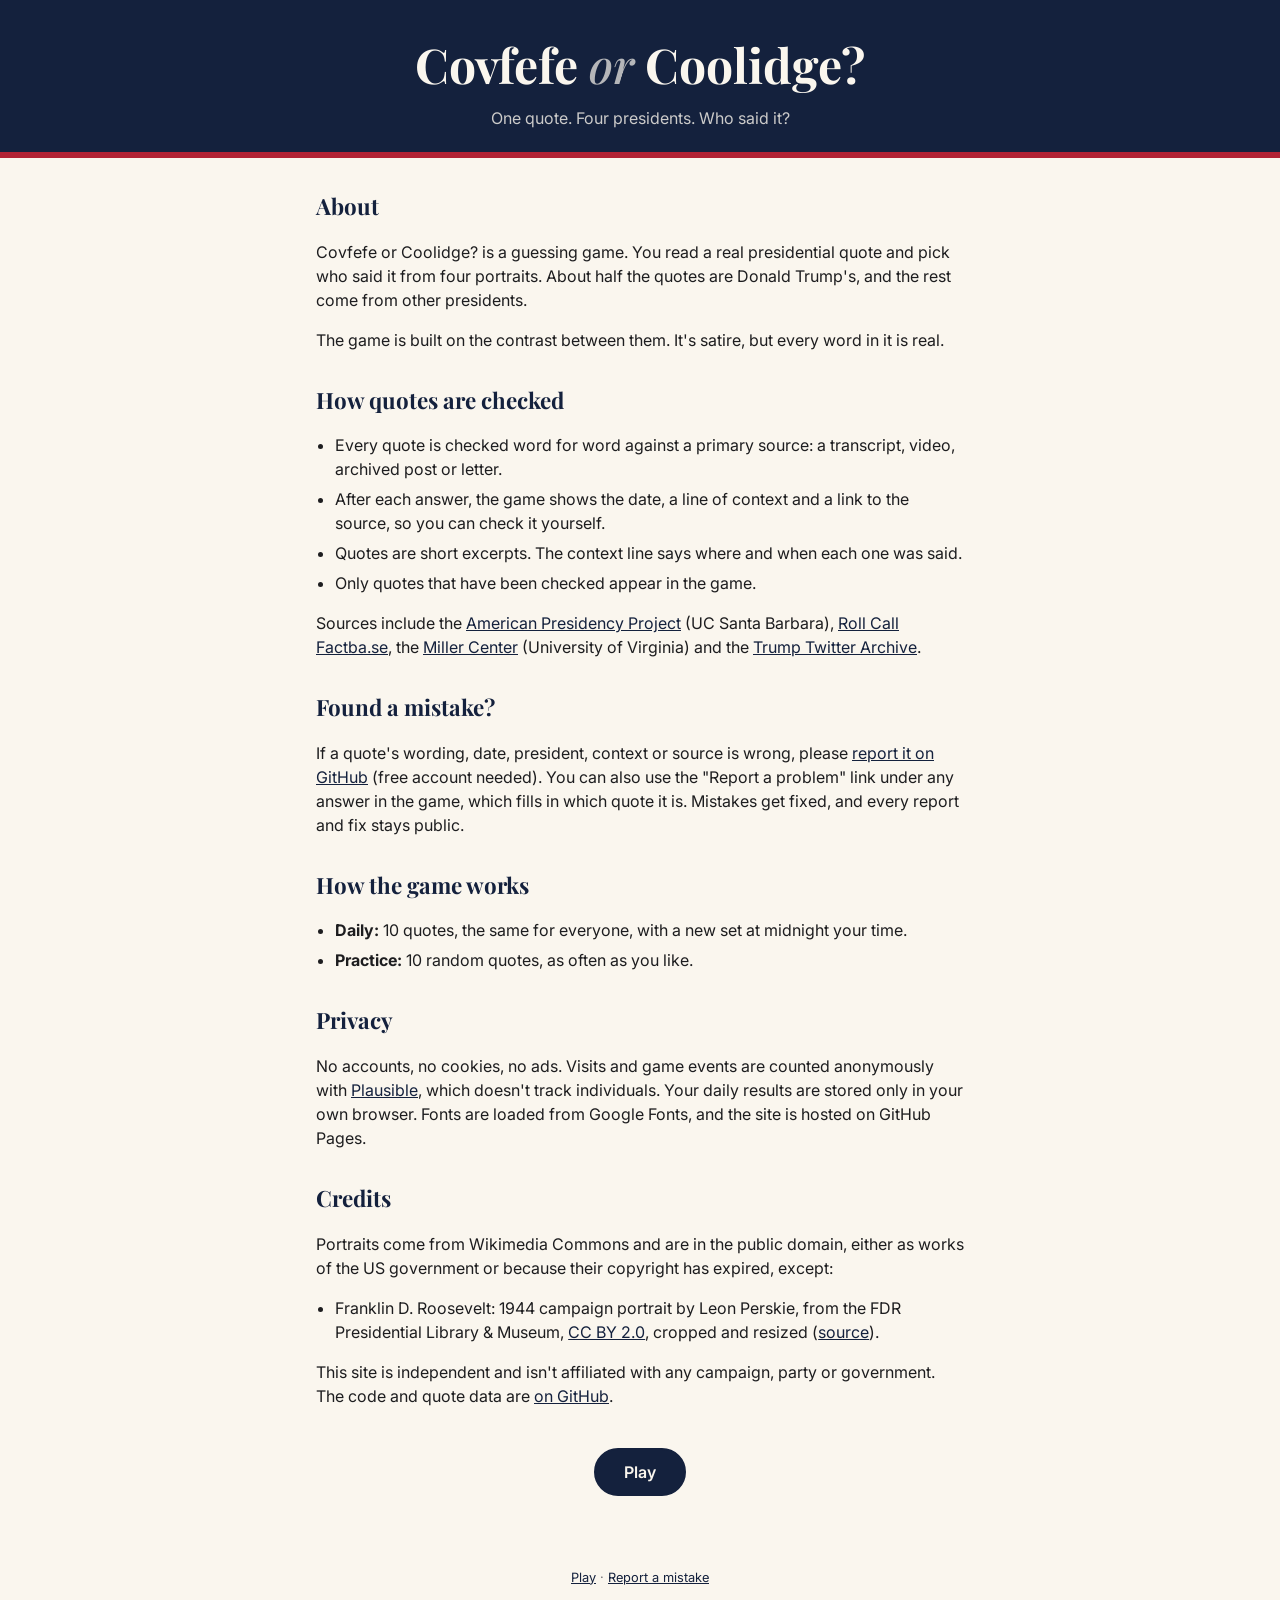
==== about.html @ b3d2533c "Add About page and quote error reporting About page covers how quotes are checked, how to report mis" ====
<!doctype html>
<html lang="en">
<head>
  <meta charset="utf-8">
  <meta name="viewport" content="width=device-width, initial-scale=1">
  <title>About · Covfefe or Coolidge?</title>
  <meta name="description" content="How Covfefe or Coolidge? works, how every quote is checked, and how to report a mistake.">
  <link rel="icon" href="img/favicon-32.png" type="image/png">
  <link rel="apple-touch-icon" href="img/apple-touch-icon.png">
  <meta name="theme-color" content="#14213d">

  <!-- Link previews. Absolute URLs are required: update them if the site moves. -->
  <link rel="canonical" href="https://covfefeorcoolidge.com/about.html">
  <meta property="og:type" content="website">
  <meta property="og:site_name" content="Covfefe or Coolidge?">
  <meta property="og:title" content="About Covfefe or Coolidge?">
  <meta property="og:description" content="How the game works, how every quote is checked, and how to report a mistake.">
  <meta property="og:url" content="https://covfefeorcoolidge.com/about.html">
  <meta property="og:image" content="https://covfefeorcoolidge.com/img/og-image.png">
  <meta property="og:image:width" content="1200">
  <meta property="og:image:height" content="630">
  <meta property="og:image:alt" content="Covfefe or Coolidge? with portraits of Trump, Coolidge, Lincoln and Obama">
  <meta name="twitter:card" content="summary_large_image">

  <!-- Privacy-friendly analytics by Plausible -->
  <script async src="https://plausible.io/js/pa-29LB0uRKf0xFAaBVHaVuo.js"></script>
  <script>
    window.plausible=window.plausible||function(){(plausible.q=plausible.q||[]).push(arguments)},plausible.init=plausible.init||function(i){plausible.o=i||{}};
    plausible.init()
  </script>

  <link rel="preconnect" href="https://fonts.googleapis.com">
  <link rel="preconnect" href="https://fonts.gstatic.com" crossorigin>
  <link href="https://fonts.googleapis.com/css2?family=Playfair+Display:ital,wght@0,700;1,500&family=Inter:wght@400;600&display=swap" rel="stylesheet">
  <link rel="stylesheet" href="css/style.css?v=5">
</head>
<body>
  <header class="masthead">
    <h1><a href="./">Covfefe <span>or</span> Coolidge?</a></h1>
    <p class="tagline">One quote. Four presidents. Who said it?</p>
  </header>

  <main class="about">
    <h2>About</h2>
    <p>Covfefe or Coolidge? is a guessing game. You read a real presidential quote and pick who said it from four portraits. About half the quotes are Donald Trump's, and the rest come from other presidents.</p>
    <p>The game is built on the contrast between them. It's satire, but every word in it is real.</p>

    <h2>How quotes are checked</h2>
    <ul>
      <li>Every quote is checked word for word against a primary source: a transcript, video, archived post or letter.</li>
      <li>After each answer, the game shows the date, a line of context and a link to the source, so you can check it yourself.</li>
      <li>Quotes are short excerpts. The context line says where and when each one was said.</li>
      <li>Only quotes that have been checked appear in the game.</li>
    </ul>
    <p>Sources include the <a href="https://www.presidency.ucsb.edu/">American Presidency Project</a> (UC Santa Barbara), <a href="https://rollcall.com/factbase/">Roll Call Factba.se</a>, the <a href="https://millercenter.org/">Miller Center</a> (University of Virginia) and the <a href="https://www.thetrumparchive.com/">Trump Twitter Archive</a>.</p>

    <h2>Found a mistake?</h2>
    <p>If a quote's wording, date, president, context or source is wrong, please <a href="https://github.com/cosmicjive84/covfefe/issues/new?template=quote-error.yml">report it on GitHub</a> (free account needed). You can also use the "Report a problem" link under any answer in the game, which fills in which quote it is. Mistakes get fixed, and every report and fix stays public.</p>

    <h2>How the game works</h2>
    <ul>
      <li><strong>Daily:</strong> 10 quotes, the same for everyone, with a new set at midnight your time.</li>
      <li><strong>Practice:</strong> 10 random quotes, as often as you like.</li>
    </ul>

    <h2>Privacy</h2>
    <p>No accounts, no cookies, no ads. Visits and game events are counted anonymously with <a href="https://plausible.io/privacy-focused-web-analytics">Plausible</a>, which doesn't track individuals. Your daily results are stored only in your own browser. Fonts are loaded from Google Fonts, and the site is hosted on GitHub Pages.</p>

    <h2>Credits</h2>
    <p>Portraits come from Wikimedia Commons and are in the public domain, either as works of the US government or because their copyright has expired, except:</p>
    <ul>
      <li>Franklin D. Roosevelt: 1944 campaign portrait by Leon Perskie, from the FDR Presidential Library &amp; Museum, <a href="https://creativecommons.org/licenses/by/2.0/">CC BY 2.0</a>, cropped and resized (<a href="https://commons.wikimedia.org/wiki/File:FDR-1944-Campaign-Portrait_(3x4_retouched,_cropped).jpg">source</a>).</li>
    </ul>
    <p>This site is independent and isn't affiliated with any campaign, party or government. The code and quote data are <a href="https://github.com/cosmicjive84/covfefe">on GitHub</a>.</p>

    <p class="about-back"><a class="btn btn-primary" href="./">Play</a></p>
  </main>

  <footer class="footer">
    <p><a href="./">Play</a> · <a href="https://github.com/cosmicjive84/covfefe/issues/new?template=quote-error.yml">Report a mistake</a></p>
  </footer>
</body>
</html>
---- css/style.css ----
:root {
  --navy: #14213d;
  --red: #b22234;
  --cream: #faf6ee;
  --paper: #ffffff;
  --ink: #1d1d1f;
  --muted: #6b6b70;
  --green: #2e7d4f;
  --radius: 12px;
  --serif: "Playfair Display", Georgia, serif;
  --sans: "Inter", system-ui, sans-serif;
}

* { box-sizing: border-box; }

body {
  margin: 0;
  background: var(--cream);
  color: var(--ink);
  font-family: var(--sans);
  line-height: 1.5;
}

.masthead {
  background: var(--navy);
  color: var(--cream);
  text-align: center;
  padding: 28px 16px 22px;
  border-bottom: 6px solid var(--red);
}
.masthead h1 {
  font-family: var(--serif);
  font-size: clamp(1.8rem, 6vw, 3rem);
  margin: 0;
}
.masthead h1 span { font-style: italic; font-weight: 500; opacity: .7; }
.tagline { margin: 6px 0 0; opacity: .8; }

main {
  max-width: 820px;
  margin: 0 auto;
  padding: 32px 16px;
}

.screen { text-align: center; }

.lede { font-size: 1.15rem; max-width: 560px; margin: 0 auto 24px; }

.btn {
  font: 600 1rem var(--sans);
  padding: 12px 28px;
  border-radius: 999px;
  border: 2px solid var(--navy);
  background: transparent;
  color: var(--navy);
  cursor: pointer;
}
.btn:hover { background: rgba(20, 33, 61, .06); }
.btn-primary { background: var(--navy); color: var(--cream); }
.btn-primary:hover { background: #1f3260; }

.daily-label { font-family: var(--serif); font-size: 1.4rem; color: var(--navy); margin: 0 0 12px; }
.daily-done-score { font-size: 1.2rem; font-weight: 600; margin: 0 0 4px; }
.daily-next { color: var(--muted); font-size: .9rem; margin: 8px 0 0; }
#btn-practice { margin-top: 20px; }
.final-mode { color: var(--muted); font-weight: 600; margin: 0; }
.quote-count { color: var(--muted); font-size: .9rem; margin: 16px 0 0; }
.progress { color: var(--muted); font-size: .9rem; margin-bottom: 16px; }

.quote {
  font-family: var(--serif);
  font-style: italic;
  font-weight: 500;
  font-size: clamp(1.3rem, 4vw, 1.9rem);
  line-height: 1.35;
  margin: 0 auto 28px;
  max-width: 680px;
  position: relative;
}
.quote::before { content: "“"; }
.quote::after  { content: "”"; }

.options {
  display: grid;
  grid-template-columns: repeat(4, 1fr);
  gap: 14px;
}
@media (max-width: 600px) {
  .options { grid-template-columns: repeat(2, 1fr); }
}

.option {
  background: var(--paper);
  border: 3px solid transparent;
  border-radius: var(--radius);
  padding: 10px 10px 12px;
  cursor: pointer;
  font: inherit;
  color: inherit;
  box-shadow: 0 1px 4px rgba(0, 0, 0, .08);
  transition: transform .12s, box-shadow .12s;
}
.option:hover:not(:disabled) { transform: translateY(-3px); box-shadow: 0 6px 16px rgba(0, 0, 0, .12); }
.option:disabled { cursor: default; }
.option.correct { border-color: var(--green); }
.option.wrong   { border-color: var(--red); }
.option.faded   { opacity: .45; }

.portrait {
  width: 100%;
  aspect-ratio: 4 / 5;
  object-fit: cover;
  object-position: top;
  border-radius: 8px;
  background: #e8e2d4;
  display: block;
}
.portrait-fallback {
  display: flex;
  align-items: center;
  justify-content: center;
  font-family: var(--serif);
  font-size: 2rem;
  color: var(--navy);
}
.option-name { display: block; font-weight: 600; font-size: .9rem; margin-top: 8px; }

.reveal {
  margin-top: 28px;
  background: var(--paper);
  border-radius: var(--radius);
  padding: 20px;
  box-shadow: 0 1px 4px rgba(0, 0, 0, .08);
}
.reveal-verdict { font-family: var(--serif); font-size: 1.5rem; margin: 0 0 4px; }
.reveal-verdict.is-correct { color: var(--green); }
.reveal-verdict.is-wrong   { color: var(--red); }
.reveal-who { font-weight: 600; margin: 0; }
.reveal-context { margin: 8px 0; }
.reveal-source { color: var(--muted); font-size: .85rem; margin: 0 0 16px; }
.reveal-source a { color: var(--navy); }

.final-score { font-family: var(--serif); font-size: 4rem; margin: 0; color: var(--navy); }
.final-line { font-size: 1.2rem; margin: 4px 0 12px; }
.final-grid { font-size: 1.5rem; letter-spacing: 2px; margin: 0 0 16px; }
.final-fooled { list-style: none; padding: 0; color: var(--muted); margin: 0 0 24px; }
.final-actions { display: flex; gap: 12px; justify-content: center; flex-wrap: wrap; }
.share-status { color: var(--muted); min-height: 1.5em; }

.footer { text-align: center; color: var(--muted); font-size: .8rem; padding: 24px 16px 40px; }
.footer p { margin: 0 0 6px; }
.footer a { color: var(--navy); }

.masthead h1 a { color: inherit; text-decoration: none; }

.about { max-width: 680px; }
.about h2 { font-family: var(--serif); color: var(--navy); font-size: 1.4rem; margin: 32px 0 8px; }
.about h2:first-child { margin-top: 0; }
.about ul { padding-left: 1.2em; }
.about li { margin-bottom: 6px; }
.about a { color: var(--navy); }
.about-back { text-align: center; margin-top: 40px; }
.about-back .btn { display: inline-block; text-decoration: none; color: var(--cream); }
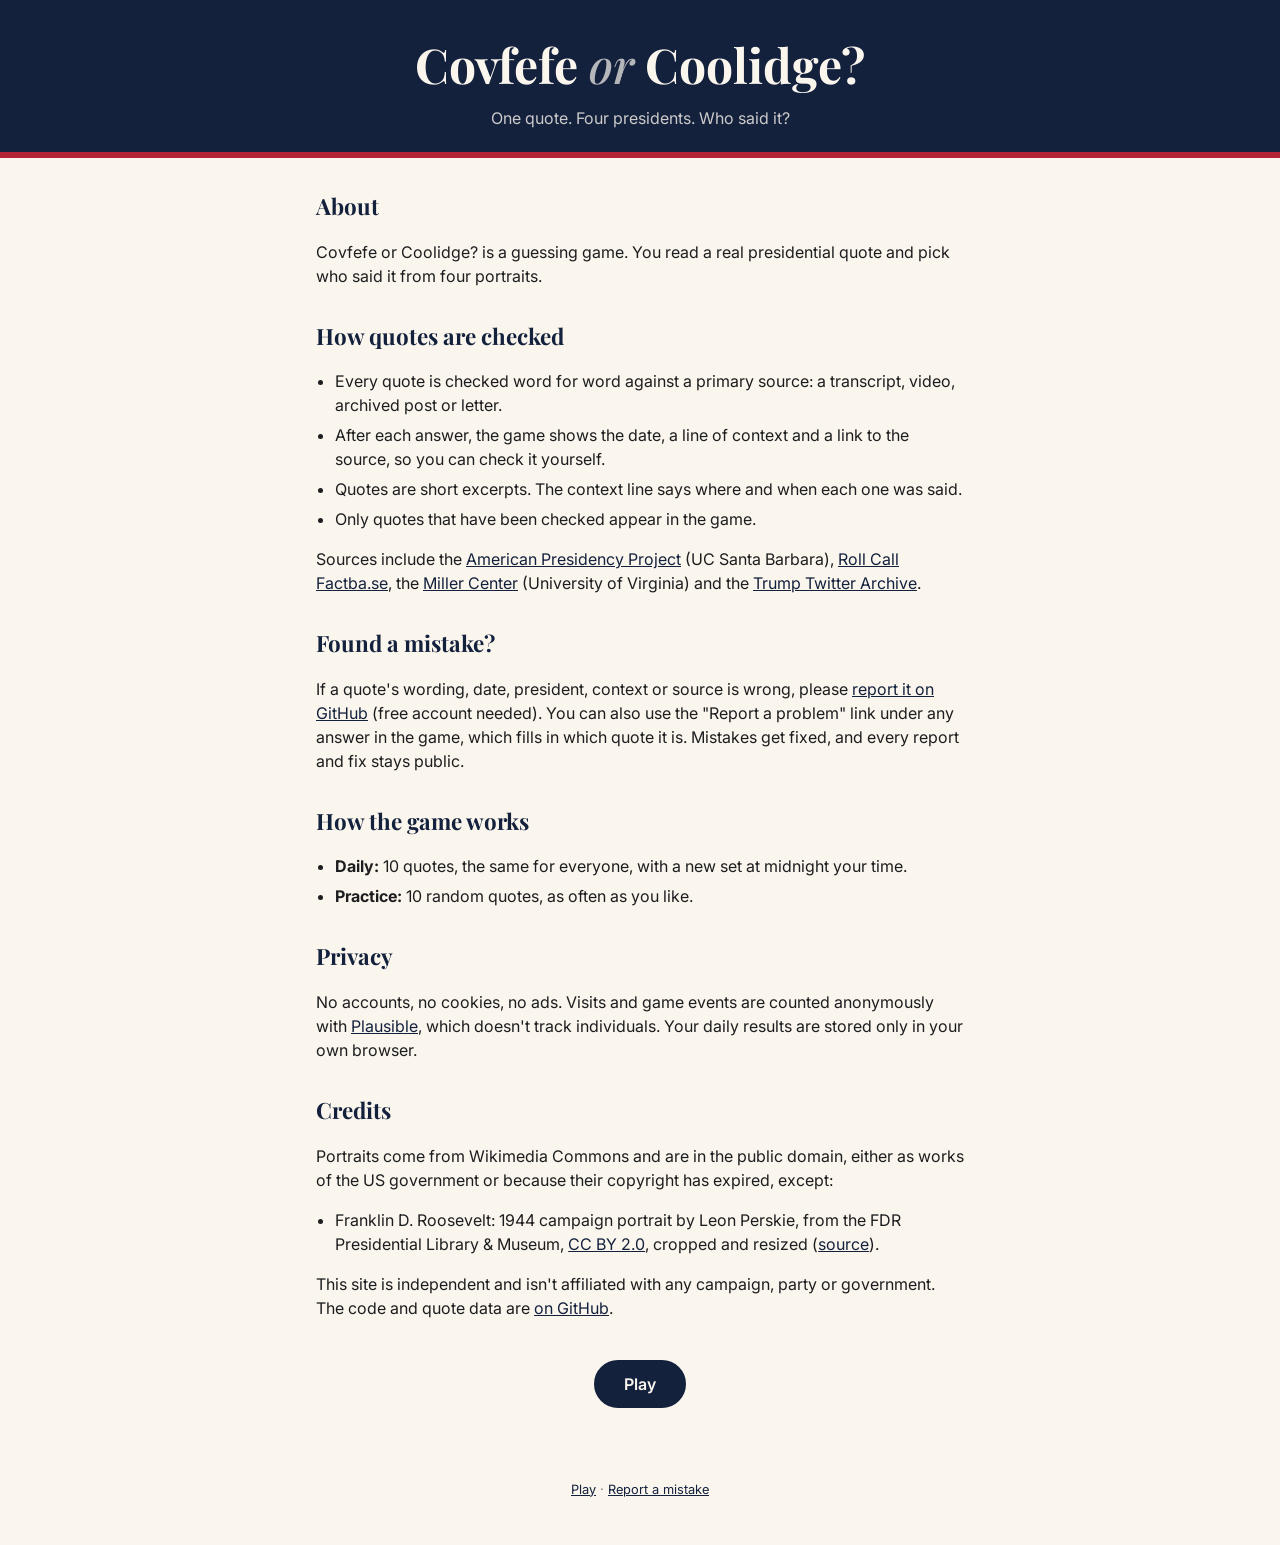
==== commit 36d45fc6: "about" ====
--- a/about.html
+++ b/about.html
@@ -42,8 +42,7 @@
 
   <main class="about">
     <h2>About</h2>
-    <p>Covfefe or Coolidge? is a guessing game. You read a real presidential quote and pick who said it from four portraits. About half the quotes are Donald Trump's, and the rest come from other presidents.</p>
-    <p>The game is built on the contrast between them. It's satire, but every word in it is real.</p>
+    <p>Covfefe or Coolidge? is a guessing game. You read a real presidential quote and pick who said it from four portraits.</p>
 
     <h2>How quotes are checked</h2>
     <ul>
@@ -64,7 +63,7 @@
     </ul>
 
     <h2>Privacy</h2>
-    <p>No accounts, no cookies, no ads. Visits and game events are counted anonymously with <a href="https://plausible.io/privacy-focused-web-analytics">Plausible</a>, which doesn't track individuals. Your daily results are stored only in your own browser. Fonts are loaded from Google Fonts, and the site is hosted on GitHub Pages.</p>
+    <p>No accounts, no cookies, no ads. Visits and game events are counted anonymously with <a href="https://plausible.io/privacy-focused-web-analytics">Plausible</a>, which doesn't track individuals. Your daily results are stored only in your own browser.</p>
 
     <h2>Credits</h2>
     <p>Portraits come from Wikimedia Commons and are in the public domain, either as works of the US government or because their copyright has expired, except:</p>
